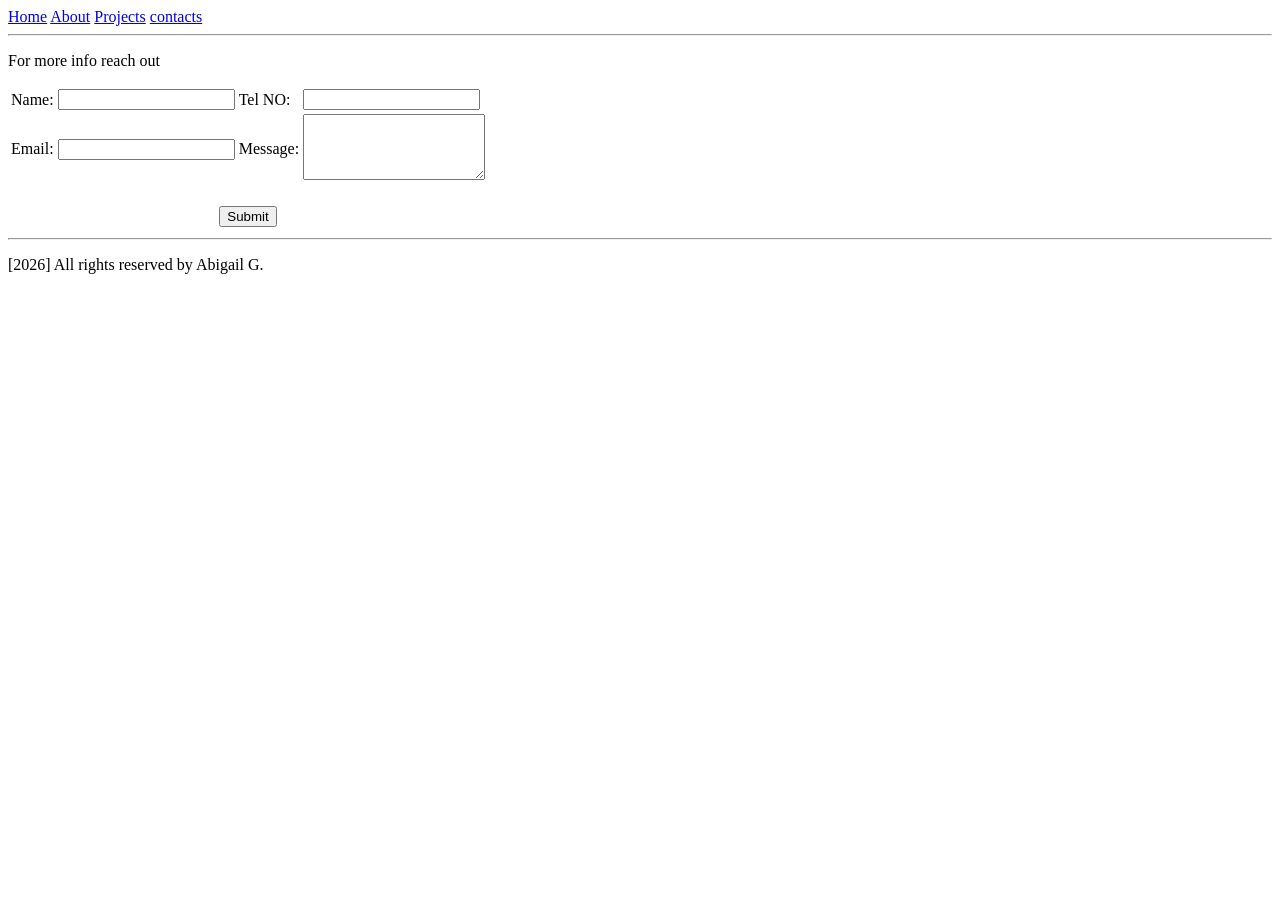
==== contacts.html @ d982dd57 "first commit" ====
<!DOCTYPE html>
<html lang="en">
<head>
    <meta charset="UTF-8">
    <meta name="viewport" content="width=device-width, initial-scale=1.0">
    <title>Contact - Abigail G.</title>
</head>
<body>
    <header>
        <nav>
            <a href="index.html">Home</a>
            <a href="index.html#about">About</a>
            <a href="projects.html">Projects</a>
            <a href="contacts.html">contacts</a>
        </nav>
    </header>
    <hr>
    <main>
        <p>For more info reach out</p>
        <form action="#" method="POST">
            <table>
                <tr>
                    <td>
                        <label for="name">Name:</label>
                    </td>
                    <td>
                        <input type="text" id="name" name="name">
                    </td>
                    <td>
                        <label for="tel">Tel NO:</label>
                    </td>
                    <td>
                        <input type="tel" id="tel" name="tel">
                    </td>
                </tr>
                <tr>
                    <td>
                        <label for="email">Email:</label>
                    </td>
                    <td>
                        <input type="email" id="email" name="email">
                    </td>
                    <td>
                        <label for="message">Message:</label>
                    </td>
                    <td>
                        <textarea id="message" name="message" rows="4" cols="20"></textarea>
                    </td>
                </tr>
                <tr>
                    <td colspan="4" align="center">
                        <br>
                        <input type="submit" value="Submit">
                    </td>
                </tr>
            </table>
        </form>
    </main>
    <hr>
    <footer>
        <p>[2026] All rights reserved by Abigail G.</p>
    </footer>
</body>
</html>
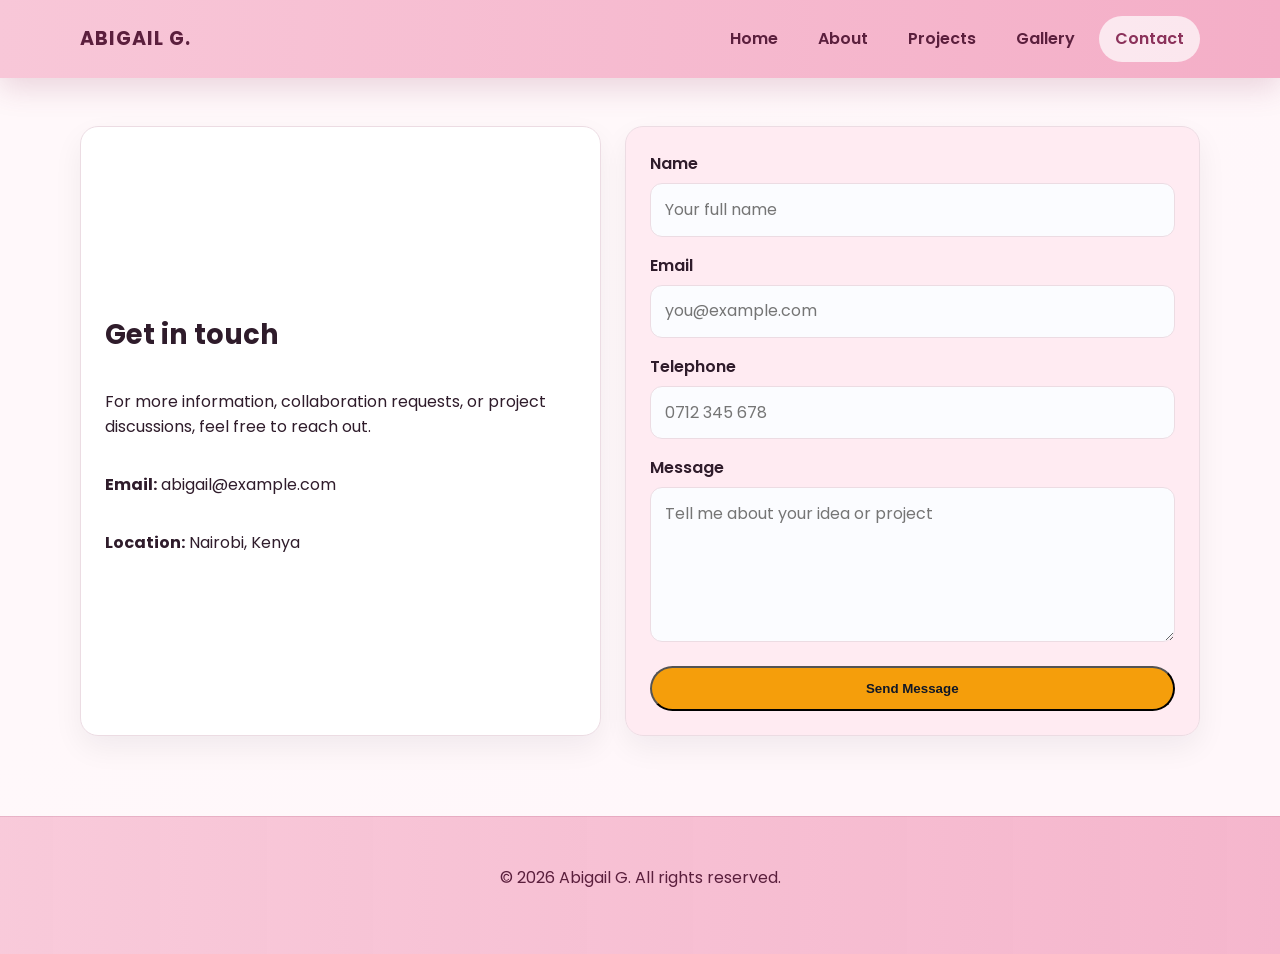
==== commit 6393c21d: "Css addition" ====
--- a/contacts.html
+++ b/contacts.html
@@ -3,62 +3,60 @@
 <head>
     <meta charset="UTF-8">
     <meta name="viewport" content="width=device-width, initial-scale=1.0">
+    <link rel="stylesheet" href="style.css">
     <title>Contact - Abigail G.</title>
 </head>
 <body>
-    <header>
-        <nav>
-            <a href="index.html">Home</a>
-            <a href="index.html#about">About</a>
-            <a href="projects.html">Projects</a>
-            <a href="contacts.html">contacts</a>
-        </nav>
+    <header class="site-header">
+        <div class="container">
+            <div class="brand">Abigail G.</div>
+            <nav class="main-nav">
+                <a href="index.html">Home</a>
+                <a href="about.html">About</a>
+                <a href="projects.html">Projects</a>
+                <a href="gallery.html">Gallery</a>
+                <a class="active" href="contacts.html">Contact</a>
+            </nav>
+        </div>
     </header>
-    <hr>
-    <main>
-        <p>For more info reach out</p>
-        <form action="#" method="POST">
-            <table>
-                <tr>
-                    <td>
-                        <label for="name">Name:</label>
-                    </td>
-                    <td>
-                        <input type="text" id="name" name="name">
-                    </td>
-                    <td>
-                        <label for="tel">Tel NO:</label>
-                    </td>
-                    <td>
-                        <input type="tel" id="tel" name="tel">
-                    </td>
-                </tr>
-                <tr>
-                    <td>
-                        <label for="email">Email:</label>
-                    </td>
-                    <td>
-                        <input type="email" id="email" name="email">
-                    </td>
-                    <td>
-                        <label for="message">Message:</label>
-                    </td>
-                    <td>
-                        <textarea id="message" name="message" rows="4" cols="20"></textarea>
-                    </td>
-                </tr>
-                <tr>
-                    <td colspan="4" align="center">
-                        <br>
-                        <input type="submit" value="Submit">
-                    </td>
-                </tr>
-            </table>
-        </form>
+
+    <main class="page-section">
+        <div class="container contact-layout">
+            <section class="contact-card" style="display:flex; flex-direction:column; justify-content:center; min-height:100%;">
+                <h2 class="section-title" style="justify-content: center;">Get in touch</h2>
+                <p>For more information, collaboration requests, or project discussions, feel free to reach out.</p>
+                <p><strong>Email:</strong> abigail@example.com</p>
+                <p><strong>Location:</strong> Nairobi, Kenya</p>
+            </section>
+
+            <section class="form-card">
+                <form action="#" method="POST">
+                    <div>
+                        <label for="name">Name</label>
+                        <input type="text" id="name" name="name" placeholder="Your full name">
+                    </div>
+                    <div>
+                        <label for="email">Email</label>
+                        <input type="email" id="email" name="email" placeholder="you@example.com">
+                    </div>
+                    <div>
+                        <label for="tel">Telephone</label>
+                        <input type="tel" id="tel" name="tel" placeholder="0712 345 678">
+                    </div>
+                    <div>
+                        <label for="message">Message</label>
+                        <textarea id="message" name="message" rows="5" placeholder="Tell me about your idea or project"></textarea>
+                    </div>
+                    <button class="btn btn-primary" type="submit">Send Message</button>
+                </form>
+            </section>
+        </div>
     </main>
-    <hr>
-    <footer>
-        <p>[2026] All rights reserved by Abigail G.</p>
+
+    <footer class="site-footer">
+        <div class="container">
+            <p>© 2026 Abigail G. All rights reserved.</p>
+        </div>
     </footer>
 </body>
-</html>
+</html>
--- a/style.css
+++ b/style.css
@@ -0,0 +1,368 @@
+@import url('https://fonts.googleapis.com/css2?family=Poppins:wght@300;400;500;600;700&display=swap');
+
+:root {
+  --primary: #c84b7a;
+  --primary-dark: #8b315a;
+  --accent: #f59e0b;
+  --accent-warm: #c96a2d;
+  --text: #2f1c2b;
+  --muted: #6b7280;
+  --bg: #fff7fa;
+  --surface: #ffffff;
+  --border: #ecdce3;
+  --pink-soft: #fce6ee;
+}
+
+* {
+  box-sizing: border-box;
+}
+
+body {
+  margin: 0;
+  font-family: 'Poppins', sans-serif;
+  color: var(--text);
+  background: linear-gradient(135deg, #fffafc 0%, var(--bg) 100%);
+  line-height: 1.6;
+  position: relative;
+  min-height: 100vh;
+}
+
+body::before {
+  content: "";
+  position: fixed;
+  inset: 0;
+  background-image: url('https://images.unsplash.com/photo-1524758631624-e2822e304c36?auto=format&fit=crop&w=1600&q=80');
+  background-size: cover;
+  background-position: center;
+  opacity: 0.13;
+  z-index: -2;
+}
+
+body::after {
+  content: "";
+  position: fixed;
+  inset: 0;
+  background: rgba(255, 248, 250, 0.8);
+  z-index: -1;
+}
+
+a {
+  color: var(--primary);
+  text-decoration: none;
+}
+
+a:hover {
+  color: var(--primary-dark);
+}
+
+img {
+  max-width: 100%;
+  display: block;
+}
+
+.container {
+  width: min(1120px, calc(100% - 2rem));
+  margin: 0 auto;
+}
+
+.site-header {
+  background: linear-gradient(90deg, #f8c7d8 0%, #f4aec7 100%);
+  color: #5b1f3d;
+  position: sticky;
+  top: 0;
+  z-index: 100;
+  box-shadow: 0 10px 30px rgba(139, 49, 90, 0.18);
+}
+
+.site-header .container {
+  display: flex;
+  justify-content: space-between;
+  align-items: center;
+  padding: 1rem 0;
+  gap: 1rem;
+  flex-wrap: wrap;
+}
+
+.brand {
+  font-size: 1.2rem;
+  font-weight: 700;
+  letter-spacing: 0.05em;
+  text-transform: uppercase;
+}
+
+.main-nav {
+  display: flex;
+  gap: 0.5rem;
+  flex-wrap: wrap;
+}
+
+.main-nav a {
+  color: #5b1f3d;
+  padding: 0.65rem 1rem;
+  border-radius: 999px;
+  transition: all 0.25s ease;
+  font-weight: 600;
+}
+
+.main-nav a:hover,
+.main-nav a.active {
+  background: rgba(255, 255, 255, 0.7);
+  color: var(--primary-dark);
+}
+
+.hero {
+  padding: 5rem 0 4rem;
+  background: linear-gradient(120deg, rgba(200, 75, 122, 0.94), rgba(139, 49, 90, 0.92));
+  color: #fff;
+}
+
+.hero .container {
+  display: grid;
+  grid-template-columns: 1.1fr 0.9fr;
+  gap: 2rem;
+  align-items: center;
+}
+
+.hero h1 {
+  font-size: clamp(2rem, 3vw, 3rem);
+  margin-bottom: 1rem;
+}
+
+.hero p {
+  font-size: 1.05rem;
+  color: rgba(255, 255, 255, 0.9);
+  margin-bottom: 1.5rem;
+}
+
+.hero-card {
+  background: rgba(255, 255, 255, 0.16);
+  border: 1px solid rgba(255, 255, 255, 0.2);
+  border-radius: 20px;
+  padding: 1.5rem;
+  backdrop-filter: blur(10px);
+}
+
+.profile-card {
+  display: flex;
+  flex-direction: column;
+  gap: 1rem;
+  align-items: center;
+  text-align: center;
+}
+
+.profile-image {
+  width: 180px;
+  height: 180px;
+  object-fit: cover;
+  border-radius: 50%;
+  border: 5px solid rgba(255, 255, 255, 0.8);
+  box-shadow: 0 12px 30px rgba(0, 0, 0, 0.2);
+}
+
+.hero-card h3 {
+  margin-top: 0;
+}
+
+.btn-group {
+  display: flex;
+  gap: 1rem;
+  flex-wrap: wrap;
+}
+
+.btn {
+  display: inline-block;
+  padding: 0.8rem 1.1rem;
+  border-radius: 999px;
+  font-weight: 600;
+  transition: transform 0.25s ease, box-shadow 0.25s ease;
+}
+
+.btn:hover {
+  transform: translateY(-2px);
+  box-shadow: 0 10px 20px rgba(15, 23, 42, 0.12);
+}
+
+.btn-primary {
+  background: var(--accent);
+  color: #111827;
+}
+
+.btn-secondary {
+  background: transparent;
+  color: #fff;
+  border: 1px solid rgba(255, 255, 255, 0.4);
+}
+
+.page-section {
+  padding: 3rem 0;
+}
+
+.section-title {
+  margin-bottom: 1rem;
+  font-size: 1.7rem;
+}
+
+.grid {
+  display: grid;
+  gap: 1.25rem;
+}
+
+.cards-grid {
+  grid-template-columns: repeat(auto-fit, minmax(250px, 1fr));
+}
+
+.card {
+  background: var(--surface);
+  border: 1px solid var(--border);
+  border-radius: 18px;
+  padding: 1.25rem;
+  box-shadow: 0 12px 30px rgba(15, 23, 42, 0.06);
+  transition: transform 0.25s ease, box-shadow 0.25s ease;
+}
+
+.card:hover {
+  transform: translateY(-4px);
+  box-shadow: 0 16px 40px rgba(15, 23, 42, 0.12);
+}
+
+.card h3 {
+  margin-top: 0;
+}
+
+.list-card {
+  display: flex;
+  flex-direction: column;
+  gap: 0.7rem;
+}
+
+.info-grid {
+  display: grid;
+  grid-template-columns: 1fr 1fr;
+  gap: 1.5rem;
+}
+
+.contact-layout {
+  display: grid;
+  grid-template-columns: 0.95fr 1.05fr;
+  gap: 1.5rem;
+  align-items: center;
+}
+
+.form-card,
+.contact-card {
+  background: var(--surface);
+  border: 1px solid var(--border);
+  border-radius: 18px;
+  padding: 1.5rem;
+  box-shadow: 0 12px 30px rgba(15, 23, 42, 0.06);
+}
+
+.form-card {
+  background: rgba(255, 234, 242, 0.95);
+}
+
+form {
+  display: grid;
+  gap: 1rem;
+}
+
+label {
+  font-weight: 600;
+  display: block;
+  margin-bottom: 0.4rem;
+}
+
+input,
+textarea,
+select {
+  width: 100%;
+  padding: 0.8rem 0.9rem;
+  border: 1px solid var(--border);
+  border-radius: 12px;
+  font: inherit;
+  background: #fbfcff;
+}
+
+input:focus,
+textarea:focus,
+select:focus {
+  outline: 2px solid rgba(79, 70, 229, 0.2);
+  border-color: var(--primary);
+}
+
+.gallery-grid {
+  display: grid;
+  grid-template-columns: repeat(auto-fit, minmax(240px, 1fr));
+  gap: 1.5rem;
+}
+
+.flip-card {
+  background-color: transparent;
+  height: 300px;
+  perspective: 1000px;
+}
+
+.flip-card-inner {
+  position: relative;
+  width: 100%;
+  height: 100%;
+  transition: transform 0.8s;
+  transform-style: preserve-3d;
+}
+
+.flip-card:hover .flip-card-inner {
+  transform: rotateY(180deg);
+}
+
+.flip-card-front,
+.flip-card-back {
+  position: absolute;
+  inset: 0;
+  border-radius: 18px;
+  overflow: hidden;
+  backface-visibility: hidden;
+  box-shadow: 0 12px 30px rgba(15, 23, 42, 0.1);
+}
+
+.flip-card-front img {
+  width: 100%;
+  height: 100%;
+  object-fit: cover;
+}
+
+.flip-card-back {
+  background: linear-gradient(135deg, #d96b2b, #8b3e13);
+  color: #000;
+  transform: rotateY(180deg);
+  display: flex;
+  align-items: center;
+  justify-content: center;
+  padding: 1.2rem;
+  text-align: center;
+  font-weight: 600;
+}
+
+.site-footer {
+  padding: 2rem 0 3rem;
+  color: #5b1f3d;
+  text-align: center;
+  background: linear-gradient(90deg, rgba(248, 199, 216, 0.95), rgba(244, 174, 199, 0.9));
+  margin-top: 2rem;
+  border-top: 1px solid rgba(139, 49, 90, 0.15);
+}
+
+@media (max-width: 760px) {
+  .hero .container,
+  .contact-layout,
+  .info-grid {
+    grid-template-columns: 1fr;
+  }
+
+  .site-header .container {
+    justify-content: center;
+  }
+
+  .main-nav {
+    justify-content: center;
+  }
+}
